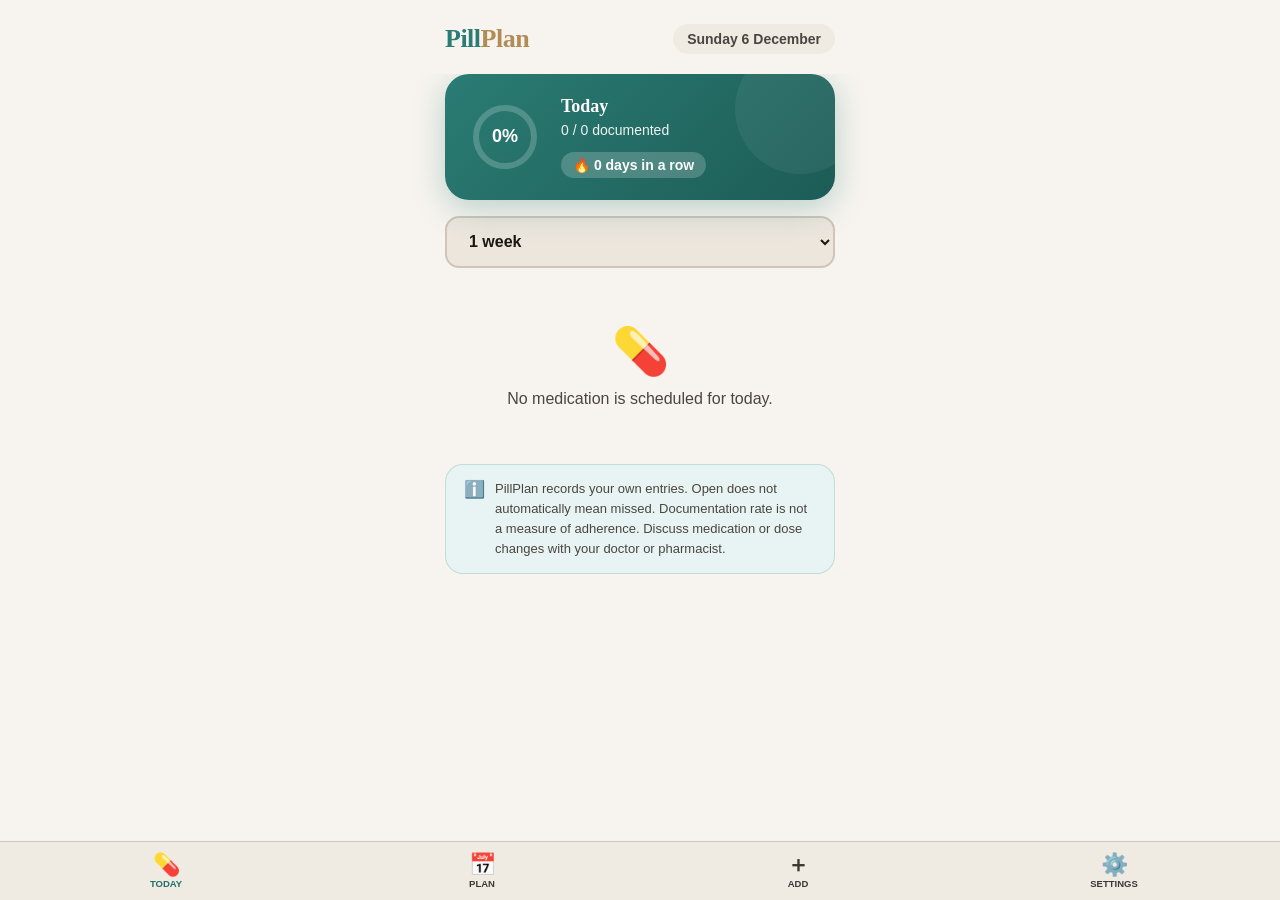
==== pillplan-next/index.html @ 71fd7463 "Restore historical calendar colours without inferring actual intake times" ====
<!doctype html>
<html lang="de" dir="ltr">
<head>
<meta charset="utf-8">
<meta name="viewport" content="width=device-width,initial-scale=1,viewport-fit=cover">
<meta name="theme-color" content="#f7f4ef">
<meta name="apple-mobile-web-app-capable" content="yes">
<meta name="apple-mobile-web-app-status-bar-style" content="default">
<meta name="apple-mobile-web-app-title" content="PillPlan">
<link rel="manifest" href="/pillplan-next/manifest.json">
<link rel="apple-touch-icon" href="/icon.png">
<link rel="stylesheet" href="/pillplan-next/design-master-v4.css?v=32-historical-colours">
<title>PillPlan v1.3-dev</title>
</head>
<body>
<div id="app"></div>
<script src="/pillplan-next/core-v5.js?v=32-historical-colours"></script>
</body>
</html>
---- pillplan-next/design-master-v4.css ----
@import url('/pillplan-next/design-master.css?v=4-privacy');

/* PillPlan Visual Audit refinement v4 */
.tabs{display:none!important}
.content{padding-top:2px}
button{color:inherit}
.check-btn-neutral{background:#ded8cf;color:#2f2a26;box-shadow:none;border:2px solid #8f877e}
.dose-card.unrated{background:#ebe6df;border-color:#bcb3a9}
.dose-card.unrated .dose-icon{background:#ddd6cd!important;color:#2f2a26}
.dose-card.unrated .dose-status{color:#4f4943}
.all-done{background:linear-gradient(180deg,#eef7f5 0%,#e3f0ee 100%);border:1.5px solid rgba(42,124,116,.34);border-radius:20px;padding:18px 16px;margin-bottom:14px;box-shadow:0 3px 14px rgba(42,124,116,.07)}
.all-done-icon{width:44px;height:44px;margin-bottom:10px}
.all-done-text{font-size:20px}
.all-done-sub{font-size:13px;color:var(--ink2);margin-top:5px}
.plan-med-header{position:relative;padding-right:2px}
.med-menu{position:relative;flex-shrink:0}
.med-menu>summary{list-style:none;width:38px;height:38px;border-radius:50%;display:flex;align-items:center;justify-content:center;background:#e8e1d7;color:#302b27;font-size:18px;font-weight:800;letter-spacing:1px;cursor:pointer;border:1px solid #cfc5ba}
.med-menu>summary::-webkit-details-marker{display:none}
.med-menu[open]>summary{background:var(--teal-bg);color:var(--teal)}
.med-menu-popover{position:absolute;right:0;top:44px;min-width:150px;background:#fff;border:1px solid #d3c9be;border-radius:14px;padding:6px;box-shadow:0 10px 30px rgba(26,22,18,.16);z-index:30}
.med-menu-popover button{display:block;width:100%;text-align:left;background:transparent;color:var(--ink);padding:11px 12px;border-radius:10px;font-size:14px;font-weight:700}
.med-menu-popover button:active{background:var(--cream2)}
.med-menu-popover button.danger{color:var(--red)}
.med-menu-popover button:disabled{opacity:.4}

/* Accessibility pass: retain original v1.1 palette, but increase separation and contrast. */
.period-select{background:#ece6dd;border-color:#cfc5ba;color:#1a1612;box-shadow:none}
.status-legend{background:#f1ebe3;border-color:#cfc5ba}
.status-legend summary{color:#1a1612}
.status-legend-body{border-top-color:#cfc5ba;background:#f7f3ed}
.section-label{color:#3f3934;font-weight:800}
.plan-med{padding:14px 0 18px;border-bottom:1px solid #d8cfc4;margin-bottom:8px}
.plan-med:last-of-type{border-bottom:0}
.plan-med-name{color:#171411}
.plan-med-time{color:#4d4741}
.day-cell{background:#e5ddd2;border:1.5px solid #c8bdb0;color:#171411}
.day-wd{color:#38322d;font-weight:900}
.day-num{color:#171411;font-weight:900}
.day-ico{color:#332e29}
.day-cell.today{border-color:#6f6962;border-width:3px;box-shadow:inset 0 0 0 1px rgba(255,255,255,.55)}
.day-cell.done{background:var(--teal);border-color:#1e625c;color:#fff}
.day-cell.tier-yellow{background:#d7b46a;border-color:#8b692b;color:#171411}
.day-cell.tier-red{background:#c94a3b;border-color:#8f291f;color:#fff}
.day-cell.unrated{background:#d9d2c9;border-color:#777068;color:#24201d}
.day-cell.partial{background:#d8ebe8;border-color:#2a7c74;border-width:3px}
.day-cell.done .day-wd,.day-cell.done .day-num,.day-cell.done .day-ico,.day-cell.tier-red .day-wd,.day-cell.tier-red .day-num,.day-cell.tier-red .day-ico{color:#fff}
.day-cell.tier-yellow .day-wd,.day-cell.tier-yellow .day-num,.day-cell.tier-yellow .day-ico{color:#171411}
.day-cell.unrated .day-wd,.day-cell.unrated .day-num,.day-cell.unrated .day-ico{color:#24201d}
.status-swatch.open{background:#e5ddd2;border-color:#9d9287;color:#1f1b18}
.bottom-nav{grid-template-columns:repeat(4,minmax(0,1fr));padding-left:max(8px,env(safe-area-inset-left));padding-right:max(8px,env(safe-area-inset-right));background:rgba(240,235,226,.98);border-top-color:#cfc5ba}
.nav{font-size:9.5px;line-height:1.15;min-width:0;color:#3d3732}
.nav.active{color:#1f7069}
.nav span:last-child{display:block;overflow:hidden;text-overflow:ellipsis;white-space:nowrap}
.compact-select{min-height:42px;max-width:155px;padding:8px 30px 8px 10px;border:1.5px solid #bdb2a6;border-radius:12px;background:#ece6dd;color:#171411;font-weight:700}

/* RTL support for Arabic */
[dir="rtl"] .header-row,[dir="rtl"] .progress-card,[dir="rtl"] .plan-med-header,[dir="rtl"] .settings-row,[dir="rtl"] .streak-row,[dir="rtl"] .next-banner,[dir="rtl"] .disclaimer{flex-direction:row-reverse}
[dir="rtl"] .plan-med-name,[dir="rtl"] .plan-med-time,[dir="rtl"] .dose-name,[dir="rtl"] .dose-time,[dir="rtl"] .dose-status,[dir="rtl"] .doctor-note,[dir="rtl"] .settings-row-label,[dir="rtl"] .settings-row-sub,[dir="rtl"] .form-label,[dir="rtl"] .form-input{text-align:right}
[dir="rtl"] .med-menu-popover{right:auto;left:0}
[dir="rtl"] .med-menu-popover button{text-align:right}
[dir="rtl"] .compact-select{padding:8px 10px 8px 30px}

@media(max-width:390px){.nav{font-size:9px}.nav-icon{font-size:21px}.content{padding-left:16px;padding-right:16px}.compact-select{max-width:140px}}

/* Documentation actions: one clearly labelled current-intake action, separate backfill. */
.dose-card{flex-wrap:wrap}.dose-name{white-space:normal;overflow:visible}.pp-dose-actions{width:100%;display:grid;gap:6px}.pp-dose-actions .check-btn{width:100%;height:auto;min-height:48px;font-size:17px;padding:12px;white-space:normal}.pp-earlier{min-height:44px;border-radius:10px;background:transparent;color:#235e59;text-decoration:underline;text-underline-offset:3px;font-size:16px;font-weight:600;padding:10px}.pp-dose-actions .check-btn-off{background:#2a7c74;color:#fff}.dose-card.done .pp-dose-actions,.dose-card.unrated .pp-dose-actions{margin-top:-4px}.pp-dose-actions .pp-earlier{justify-self:start;text-align:start}#pp-more-details{margin-top:16px;border-top:1px solid #cfc5ba;padding-top:8px}#pp-more-details summary{min-height:44px;display:list-item;align-content:center;font-size:16px;font-weight:600;cursor:pointer}.pp-dose-actions button:focus-visible{outline:3px solid #245baf;outline-offset:2px}.pp-modal-card [hidden]{display:none!important}.pp-modal-card .form-label{letter-spacing:0;text-transform:none} .pp-report-status.not_taken,.pp-report-status.unknown{color:#4f4943}
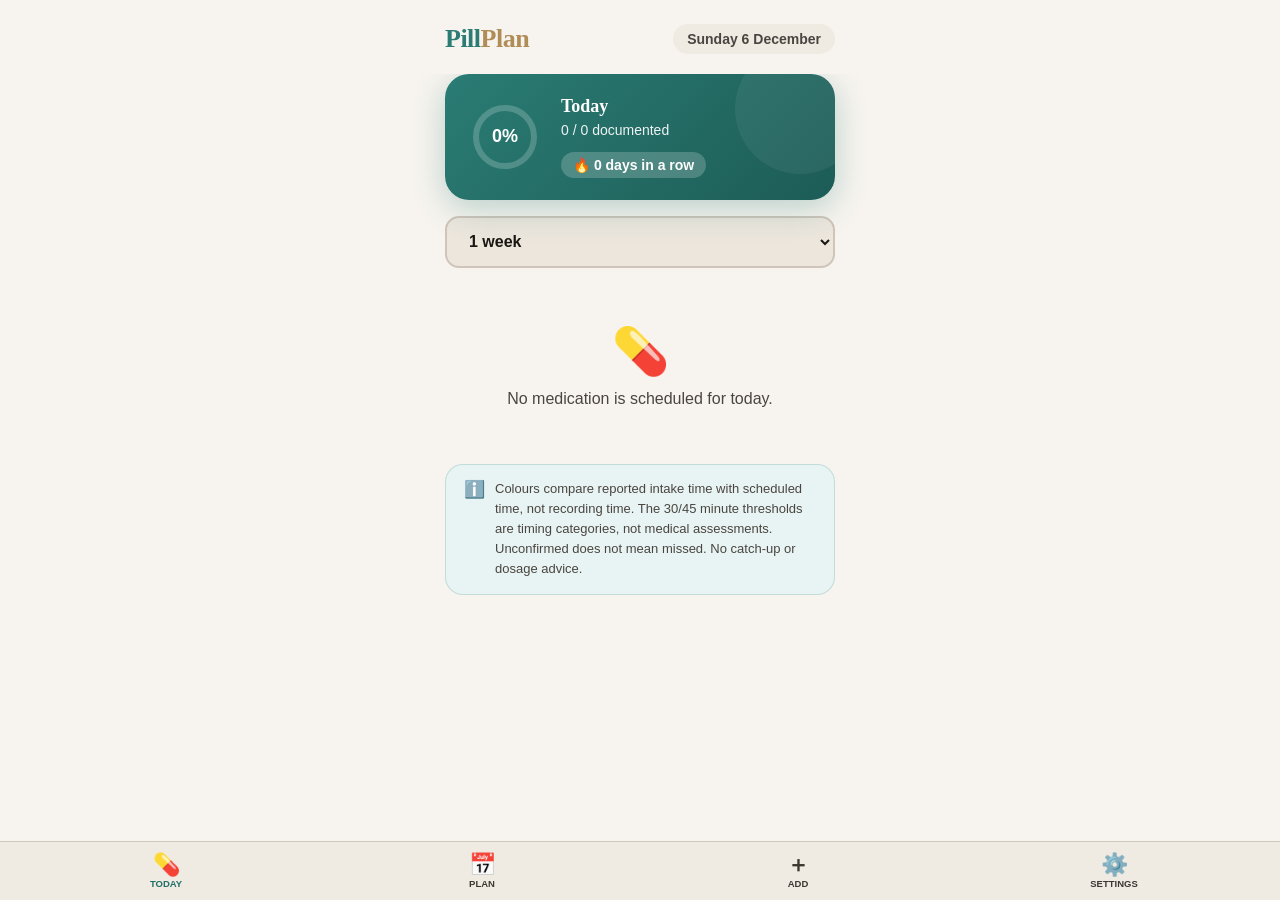
==== commit a636d209: "Clarify actual intake entry and derive colours from reported intake time" ====
--- a/pillplan-next/index.html
+++ b/pillplan-next/index.html
@@ -9,11 +9,11 @@
 <meta name="apple-mobile-web-app-title" content="PillPlan">
 <link rel="manifest" href="/pillplan-next/manifest.json">
 <link rel="apple-touch-icon" href="/icon.png">
-<link rel="stylesheet" href="/pillplan-next/design-master-v4.css?v=32-historical-colours">
-<title>PillPlan v1.3-dev</title>
+<link rel="stylesheet" href="/pillplan-next/design-master-v4.css?v=37-intake-clarity">
+<title>PillPlan v1.3-dev-intake.1</title>
 </head>
 <body>
 <div id="app"></div>
-<script src="/pillplan-next/core-v5.js?v=32-historical-colours"></script>
+<script src="/pillplan-next/core-v5.js?v=37-intake-clarity"></script>
 </body>
 </html>
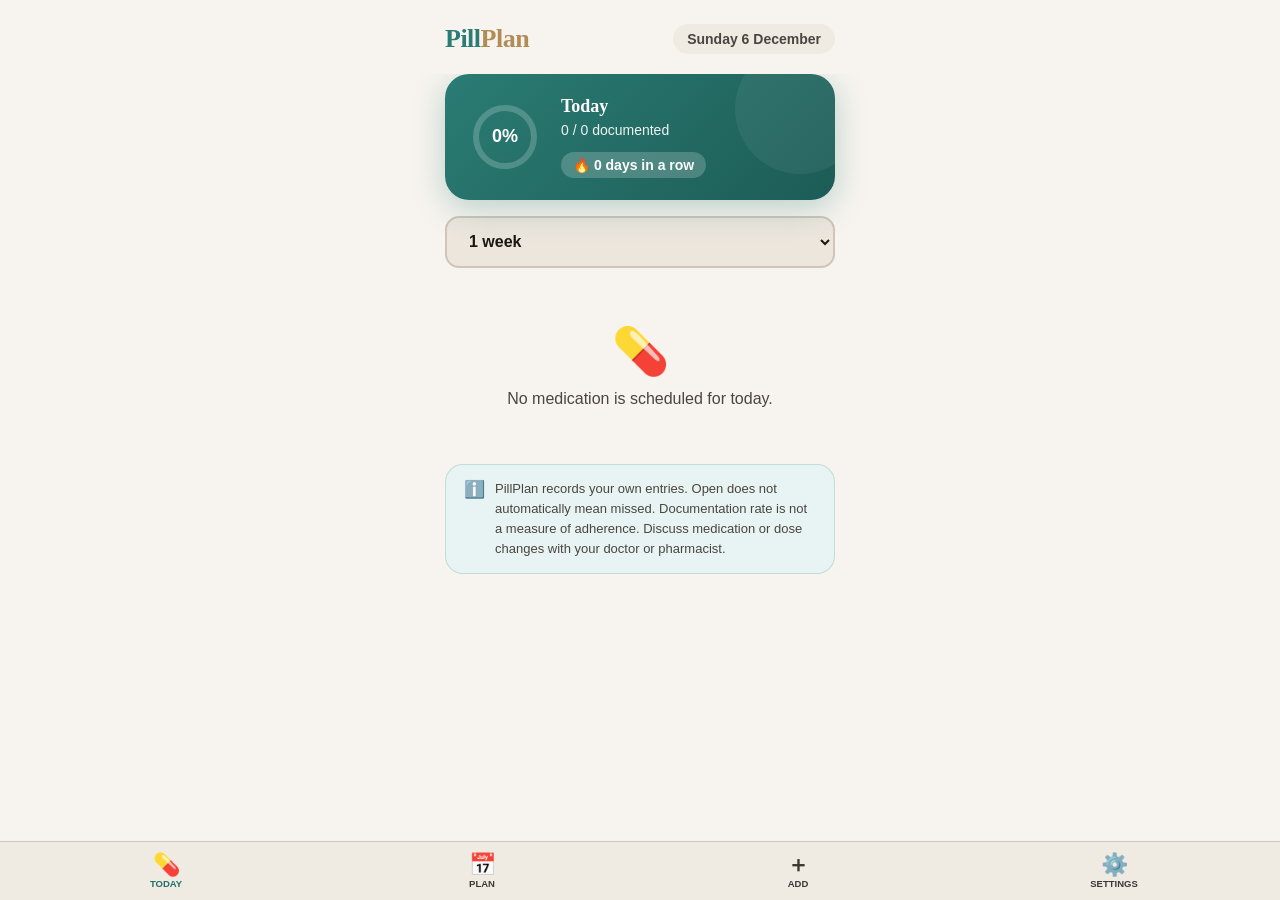
==== commit f3fd79d8: "Keep documentation colours, clarify time labels and hide legacy legend for new users" ====
--- a/pillplan-next/index.html
+++ b/pillplan-next/index.html
@@ -9,11 +9,11 @@
 <meta name="apple-mobile-web-app-title" content="PillPlan">
 <link rel="manifest" href="/pillplan-next/manifest.json">
 <link rel="apple-touch-icon" href="/icon.png">
-<link rel="stylesheet" href="/pillplan-next/design-master-v4.css?v=37-intake-clarity">
-<title>PillPlan v1.3-dev-intake.1</title>
+<link rel="stylesheet" href="/pillplan-next/design-master-v4.css?v=38-entry-labels">
+<title>PillPlan v1.3-dev-entry.1</title>
 </head>
 <body>
 <div id="app"></div>
-<script src="/pillplan-next/core-v5.js?v=37-intake-clarity"></script>
+<script src="/pillplan-next/core-v5.js?v=38-entry-labels"></script>
 </body>
 </html>
